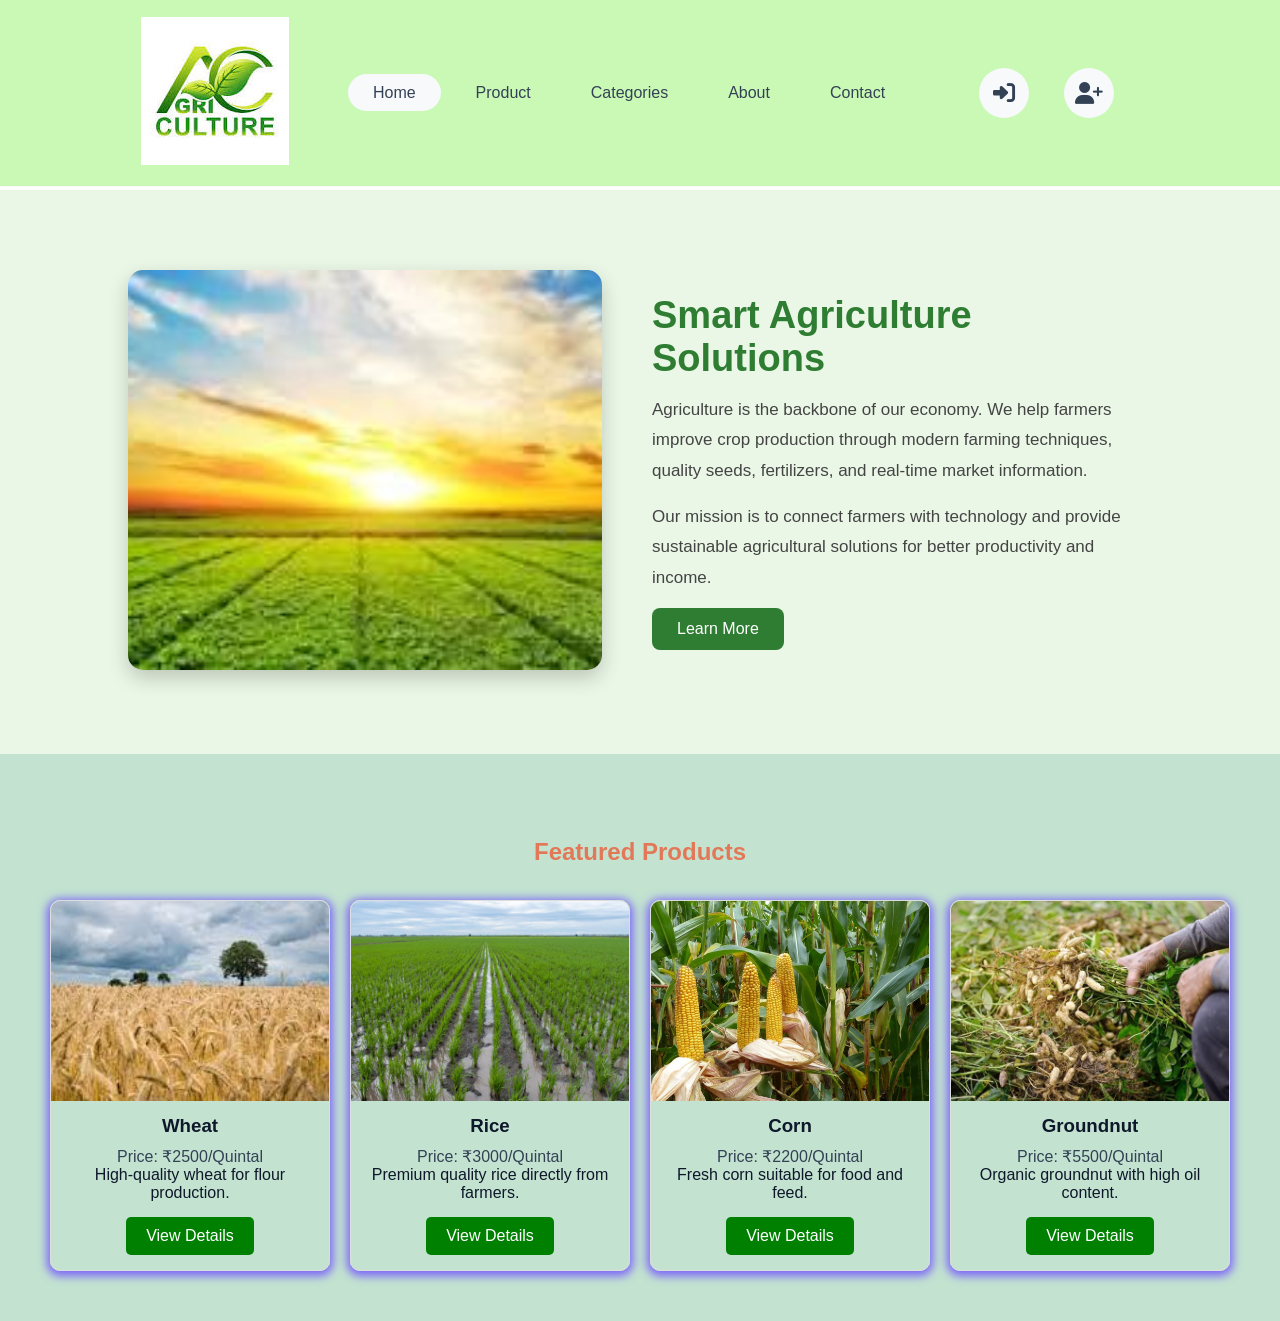
==== index.html @ 3ce12756 "Add files via upload" ====
<!DOCTYPE html>
<html lang="en">
<head>
    <meta charset="UTF-8">
    <meta name="viewport" content="width=device-width, initial-scale=1.0">
    <link rel="stylesheet" href="https://cdnjs.cloudflare.com/ajax/libs/font-awesome/6.7.2/css/all.min.css">
    <link rel="stylesheet" href="style.css">   
 <link rel="preconnect" href="https://fonts.googleapis.com">
    <link rel="preconnect" href="https://fonts.gstatic.com " crossorigin>
   
    <title>Agriculture</title>
</head>
<body>
    <!-- header section -->
     <header class="header">
       <a href="#" class="logo"><img src="logo.jfif" alt="logo"></a>

       <ul class="navbar">
        <li><a href="index.html" class="active" >Home</a></li>
        <li><a href="product.html" >Product</a></li>
        <li><a href="categories.html" >Categories</a></li>
        <li><a href="#">About</a></li>
        <li><a href="contact.html">Contact</a></li>
            </ul>
    
            <div class="icon">
         <a href="#"><i class="fa-solid fa-right-to-bracket"></i></a> 
        <a href="#"><i class="fa-solid fa-user-plus"></i></a> 
        </div>
     </header>
     <!-- Home Section -->
<section class="about">
    <div class="about-img" >
        <img id="aboutImage"src="home.jfif" alt="Agriculture">
    </div>

    <div class="about-content">
        <h2>Smart Agriculture Solutions</h2>
        <p>
            Agriculture is the backbone of our economy. We help farmers
            improve crop production through modern farming techniques,
            quality seeds, fertilizers, and real-time market information.
        </p>

        <p>
            Our mission is to connect farmers with technology and provide
            sustainable agricultural solutions for better productivity and income.
        </p>

        <a href="#" class="btn">Learn More</a>
    </div>
</section>
<section class="featured-products">
    <h2 id="ft">Featured Products</h2>

    <div class="products">

        <div class="product-card">
            <img src="wheat.jfif" alt="Wheat">
            <h3>Wheat</h3>
            <p class="prise">Price: ₹2500/Quintal</p>
            <p>High-quality wheat for flour production.</p>
            <a href="wheat.html">View Details</a>
        </div>

        <div class="product-card">
            <img src="rice.jfif" alt="Rice">
            <h3>Rice</h3>
            <p class="prise">Price: ₹3000/Quintal</p>
            <p>Premium quality rice directly from farmers.</p>
            <a href="rice.html">View Details</a>
        </div>

        <div class="product-card">
            <img src="corn.jfif" alt="Corn">
            <h3>Corn</h3>
            <p class="prise">Price: ₹2200/Quintal</p>
            <p>Fresh corn suitable for food and feed.</p>
            <a href="corn.html">View Details</a>
        </div>

        <div class="product-card">
            <img src="groundnut.jfif" alt="Groundnut">
            <h3>Groundnut</h3>
            <p class="prise">Price: ₹5500/Quintal</p>
            <p>Organic groundnut with high oil content.</p>
            <a href="groundnut.html">View Details</a>
        </div>

    </div>
      
</section>
    </body>
    <script src="script.js"></script>
</html>
---- style.css ----
*{
    padding: 0;
    margin: 0;
    box-sizing: border-box;
    font-family: 'Poppins',sans-serif;
    text-decoration: none;
    list-style: none;
}
:root{
    --bg-color:#ffffff;
    --text-color:#0f172a;
    --main-color:#6b7280;
    --other-color:#334155;
    --big-font:4.3rem;
    --h2-font:2.2rem;
    --p-font:1rem;

}
body{
    padding-top: 190px;

    color: var(--text-color);
    background:var(--bg-color);

}
header{
    position: fixed;
    right: 0;
    top: 0;
    width: 100%;
    z-index: 1000;
    display: flex;
    align-items: center;
    justify-content: space-between;
    background: #caf9b5;;
    padding: 17px 11%;
    border-bottom: 1px solid #f7f9fb;
    transition: all .45s ease;
}
.logo img{
    width:100%;
    height:auto;

}
.navbar{
    display: flex;
}
.navbar a{
    color: var(--other-color);
    font-size: var(--p-font);
    font-weight: 400;
    padding: 10px 25px;
    margin: 0 5px;
    background:transparent;
    border-radius: 30px;
    transition: all .45s ease;
}
.navbar a:hover{
    background:#f7f9fb ;
}
.navbar a.active{
 background:#f7f9fb ;
}
.icon{
    display: flex;
    align-items: center;
}
.icon i{
    height: 50px;
    width: 50px;
     background:#f7f9fb ;
     display: inline-flex;
     align-items: center;
     justify-content: center;
     border-radius: 50%;
     color  :var(--other-color);
     font-size: 22px;
     margin-right: 25px;
     margin-left: 10px;
     transition: all .45s ease;   
}
.icon i:hover{
    transform: scale(0.9);
}
.about{
    display: flex;
    align-items: center;
    justify-content: center;
    gap: 50px;
    padding: 80px 10%;
    background: #eaf7e6;
}

.about-img img{
    width: 500px;
    border-radius: 15px;
    box-shadow: 0 8px 20px rgba(0,0,0,0.2);
    transition: 0.4s;
     width: 100%;
    height: 400px;
    object-fit: cover;
    border-radius: 15px;
    transition: opacity 1s ease-in-out;
}

.about-img img:hover{
    transform: scale(1.05);
}

.about-content{
    max-width: 500px;
}

.about-content h2{
    font-size: 38px;
    color: #2e7d32;
    margin-bottom: 15px;
}

.about-content p{
    font-size: 17px;
    line-height: 1.8;
    color: #444;
    margin-bottom: 15px;
}

.btn{
    display: inline-block;
    padding: 12px 25px;
    background: #2e7d32;
    color: white;
    border-radius: 8px;
    text-decoration: none;
    transition: 0.3s;
}

.btn:hover{
    background: #1b5e20;
}
.featured-products{
    padding: 50px;
    text-align: center;
 background-color:rgb(195, 227, 208);
}
#ft{
    padding: 34px;
    color: #e27858;
}
.products{
    display: flex;
    gap: 20px;
    justify-content: center;
    flex-wrap: wrap;
    
}

.product-card{
    width: 280px;
    border: 1px solid #ddd;
    border-radius: 10px;
    overflow: hidden;
    box-shadow: 0px 2px 10px 3px rgb(122, 100, 248);
   }

.product-card img{
    width: 100%;
    height: 200px;
    object-fit: cover;
}

.product-card h3{
    margin: 10px 0;
}

.product-card p{
    padding: 0 15px;
}

.product-card a{
    display: inline-block;
    margin: 15px;
    padding: 10px 20px;
    background: green;
    color: white;
    text-decoration: none;
    border-radius: 5px;
}
.prise{
    display: inline;
    align-items: center;
    justify-content: space-between;
    color: #334155;
    border-radius: 5px;
    margin-top: 5px;
    margin-bottom: 10px;
}
.prise:hover{

    background-color: #ec5fbd;
    cursor: pointer;
    color: white;
    transition: all .45s ease;
    border: 2px solid rgb(145, 145, 97);
}
.categories{
    padding:80px 8%;
    background:#f8fff5;
}

.heading{
    text-align:center;
    margin-bottom:50px;
}

.heading h2{
    font-size:40px;
    color:#2e7d32;
}

.heading p{
    color:#666;
    margin-top:10px;
}

.category-container{
    display:grid;
    grid-template-columns:repeat(auto-fit,minmax(220px,1fr));
    gap:30px;
}

.category-card{
    background:#fff;
    border-radius:15px;
    overflow:hidden;
    box-shadow:0 5px 15px rgba(0,0,0,.1);
    transition:.4s;
    cursor:pointer;
}

.category-card:hover{
    transform:translateY(-10px);
    box-shadow:0 12px 25px rgba(0,0,0,.2);
}

.category-card img{
    width:100%;
    height:180px;
    object-fit:cover;
}

.category-card h3{
    text-align:center;
    padding:18px;
    color:#2e7d32;
    font-size:22px;
}
.contact{
    padding: 80px 10%;
    background: #e3e49b;
}
.contact-detail{
    padding: 10px;
}
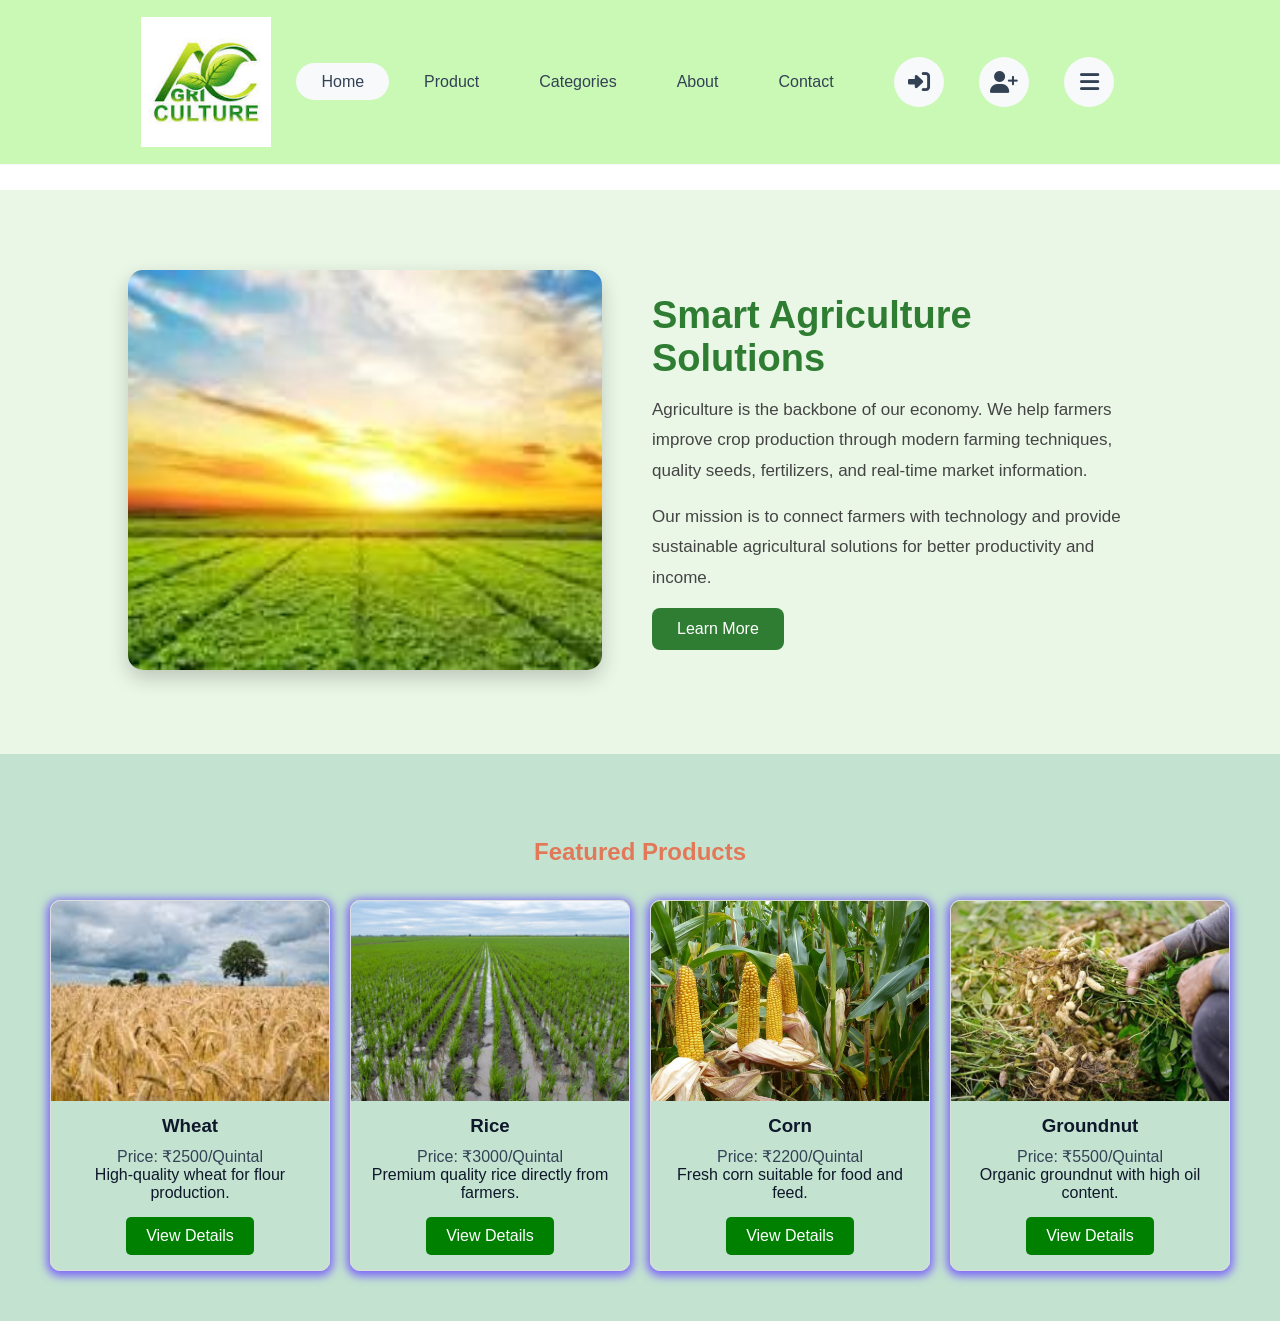
==== commit f40c5a07: "Fix HTML formatting and add menu icon" ====
--- a/index.html
+++ b/index.html
@@ -22,11 +22,12 @@
         <li><a href="#">About</a></li>
         <li><a href="contact.html">Contact</a></li>
             </ul>
-    
-            <div class="icon">
-         <a href="#"><i class="fa-solid fa-right-to-bracket"></i></a> 
-        <a href="#"><i class="fa-solid fa-user-plus"></i></a> 
-        </div>
+        <div class="icon">
+     <a href="#"><i class="fa-solid fa-right-to-bracket"></i></a> 
+     <a href="#"><i class="fa-solid fa-user-plus"></i></a> 
+     <i class="fa-solid fa-bars" id="menu-icon"></i>
+   </div>
+
      </header>
      <!-- Home Section -->
 <section class="about">
@@ -92,4 +93,4 @@
 </section>
     </body>
     <script src="script.js"></script>
-</html>+</html>
--- a/style.css
+++ b/style.css
@@ -37,10 +37,14 @@
     border-bottom: 1px solid #f7f9fb;
     transition: all .45s ease;
 }
+.logo{
+    width: 100px;
+    flex-shrink: 0;
+}
 .logo img{
-    width:100%;
-    height:auto;
-
+    width: 100%;
+    height: auto;
+    display: block;
 }
 .navbar{
     display: flex;
@@ -260,4 +264,241 @@
 }
 .contact-detail{
     padding: 10px;
-}+}
+@media (max-width: 992px){
+    header{
+        padding: 15px 5%;
+    }
+    .navbar{
+        display: none; /* replace with toggle menu via JS */
+    }
+    body{
+        padding-top: 120px;
+    }
+}
+
+@media (max-width: 768px){
+    .about{
+        flex-direction: column;
+        padding: 50px 5%;
+        text-align: center;
+    }
+    .about-img img{
+        height: 250px;
+    }
+    .about-content{
+        max-width: 100%;
+    }
+    .products{
+        gap: 15px;
+    }
+    .product-card{
+        width: 90%;
+        max-width: 320px;
+    }
+    .contact{
+        padding: 50px 5%;
+    }
+}
+
+@media (max-width: 480px){
+    :root{
+        --big-font: 2rem;
+        --h2-font: 1.4rem;
+    }
+    .navbar a{
+        padding: 8px 15px;
+        margin: 0 2px;
+    }
+    .icon i{
+        height: 40px;
+        width: 40px;
+        margin-right: 10px;
+    }
+}
+@media (max-width: 768px){
+    header{
+        padding: 12px 5%;
+        flex-wrap: wrap;
+    }
+    .logo{
+        width: 100px;
+    }
+    .navbar{
+        width: 100%;
+        justify-content: center;
+        flex-wrap: wrap;
+        margin-top: 10px;
+    }
+    .navbar a{
+        padding: 8px 12px;
+        margin: 3px;
+        font-size: 14px;
+    }
+    .icon i{
+        height: 38px;
+        width: 38px;
+        margin-right: 8px;
+        margin-left: 5px;
+        font-size: 18px;
+    }
+    body{
+        padding-top: 220px; /* header do lines mein aane se height badh gayi */
+    }
+}
+
+@media (max-width: 480px){
+    header{
+        padding: 10px 4%;
+    }
+    .logo{
+        width: 80px;
+    }
+    .navbar a{
+        padding: 6px 10px;
+        font-size: 13px;
+        margin: 2px;
+    }
+    body{
+        padding-top: 240px;
+    }
+}
+/* logo ka size fix */
+.logo{
+    width: 130px;
+}
+.logo img{
+    width: 100%;
+    height: auto;
+    display: block;
+}
+
+/* hamburger button - desktop pe hidden */
+.menu-toggle{
+    display: none;
+    font-size: 26px;
+    color: #334155;
+    cursor: pointer;
+}
+
+@media (max-width: 992px){
+    .menu-toggle{
+        display: block;
+    }
+
+    .navbar{
+        position: fixed;
+        top: 90px;          /* header ki height ke hisaab se adjust karo */
+        left: 0;
+        width: 100%;
+        background: #caf9b5;
+        flex-direction: column;
+        align-items: center;
+        max-height: 0;
+        overflow: hidden;
+        transition: max-height .4s ease;
+    }
+
+    .navbar.active{
+        max-height: 400px;   /* menu open hone par height */
+    }
+
+    .navbar a{
+        display: block;
+        width: 100%;
+        text-align: center;
+        margin: 5px 0;
+    }
+
+    header{
+        padding: 12px 5%;
+        flex-wrap: nowrap;
+    }
+
+    body{
+        padding-top: 100px;
+    }
+}
+
+@media (max-width: 480px){
+    .logo{
+        width: 100px;
+    }
+    .icon i{
+        height: 36px;
+        width: 36px;
+        font-size: 16px;
+        margin-right: 8px;
+        margin-left: 5px;
+    }
+}
+.menu-toggle{
+    display: none;
+    font-size: 26px;
+    color: #334155;
+    cursor: pointer;
+}
+
+header{
+    flex-wrap: nowrap;
+}
+
+@media (max-width: 992px){
+    .menu-toggle{
+        display: block;
+    }
+
+    .navbar{
+        position: fixed;
+        top: 90px;
+        left: 0;
+        width: 100%;
+        background: #caf9b5;
+        flex-direction: column;
+        align-items: center;
+        max-height: 0;
+        overflow: hidden;
+        transition: max-height .4s ease;
+        z-index: 999;
+    }
+
+    .navbar.active{
+        max-height: 400px;
+    }
+
+    .navbar li{
+        width: 100%;
+        text-align: center;
+    }
+
+    .navbar a{
+        display: block;
+        width: 100%;
+        margin: 5px 0;
+    }
+
+    header{
+        padding: 12px 5%;
+    }
+
+    .logo{
+        width: 80px;
+    }
+
+    body{
+        padding-top: 100px;
+    }
+}
+
+@media (max-width: 480px){
+    .logo{
+        width: 65px;
+    }
+    .icon i{
+        height: 36px;
+        width: 36px;
+        font-size: 16px;
+        margin-right: 6px;
+        margin-left: 4px;
+    }
+}
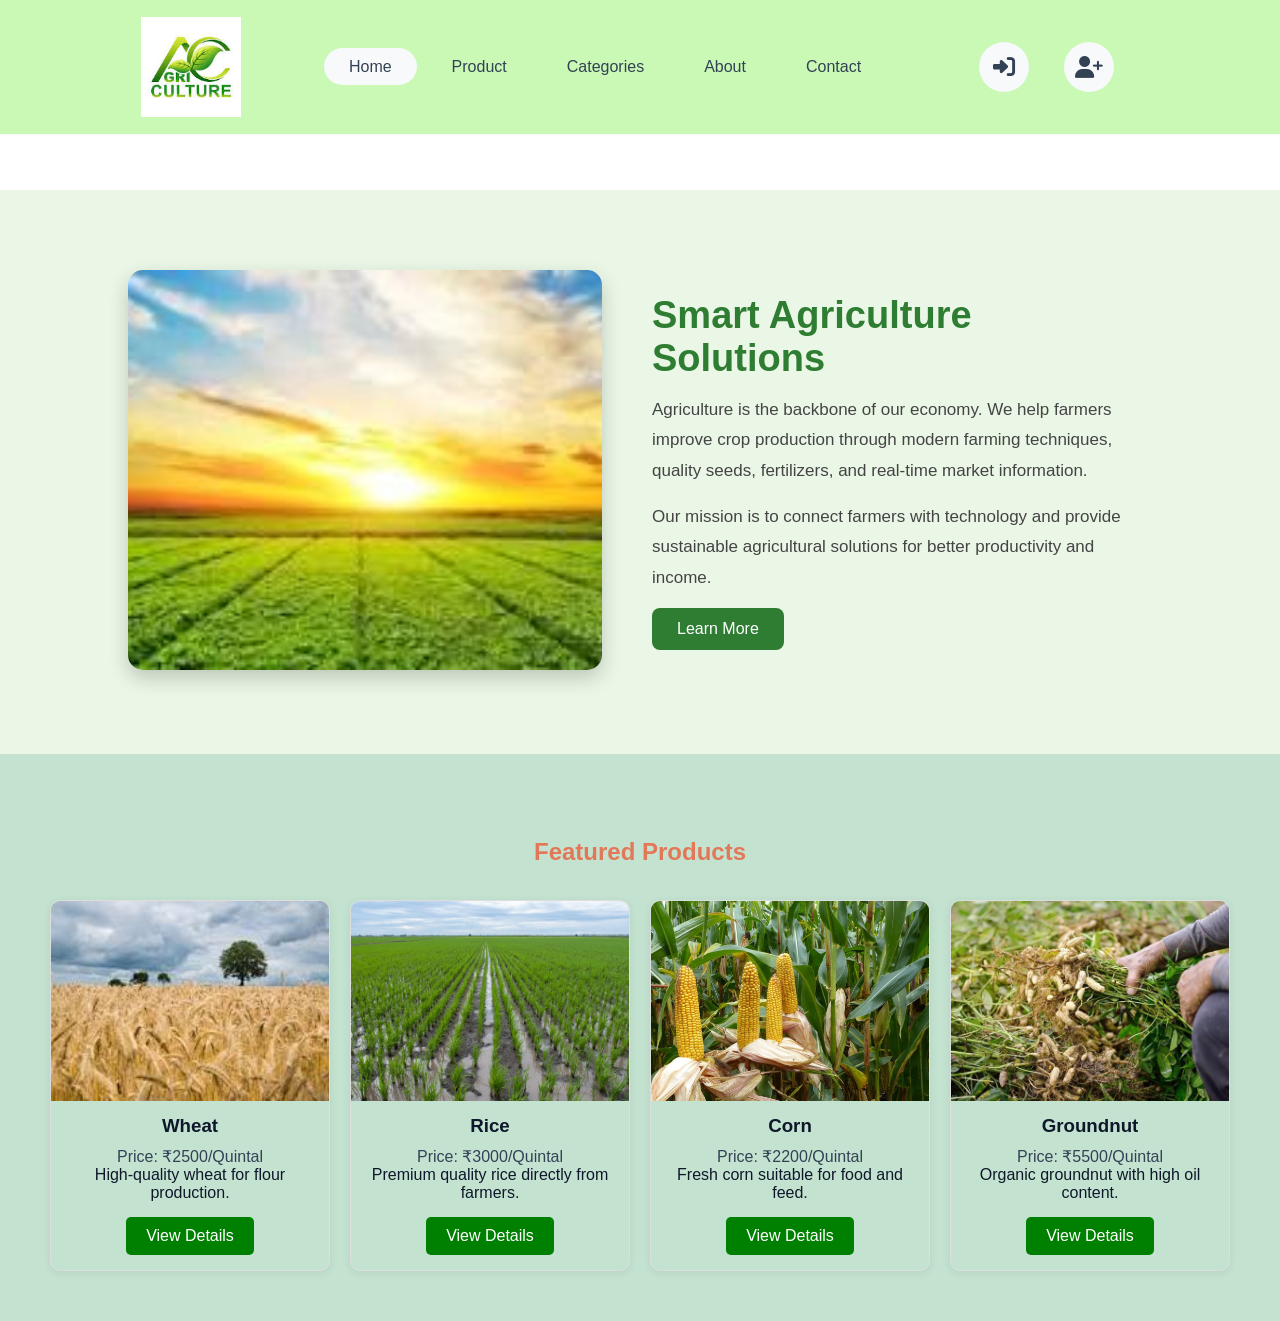
==== commit 1676cd31: "Fix HTML encoding issues in index.html" ====
--- a/index.html
+++ b/index.html
@@ -91,6 +91,7 @@
     </div>
       
 </section>
-    </body>
     <script src="script.js"></script>
+
+</body>
 </html>
--- a/style.css
+++ b/style.css
@@ -14,14 +14,11 @@
     --big-font:4.3rem;
     --h2-font:2.2rem;
     --p-font:1rem;
-
 }
 body{
     padding-top: 190px;
-
     color: var(--text-color);
     background:var(--bg-color);
-
 }
 header{
     position: fixed;
@@ -32,7 +29,7 @@
     display: flex;
     align-items: center;
     justify-content: space-between;
-    background: #caf9b5;;
+    background: #caf9b5;
     padding: 17px 11%;
     border-bottom: 1px solid #f7f9fb;
     transition: all .45s ease;
@@ -60,10 +57,10 @@
     transition: all .45s ease;
 }
 .navbar a:hover{
-    background:#f7f9fb ;
+    background:#f7f9fb;
 }
 .navbar a.active{
- background:#f7f9fb ;
+    background:#f7f9fb;
 }
 .icon{
     display: flex;
@@ -72,20 +69,36 @@
 .icon i{
     height: 50px;
     width: 50px;
-     background:#f7f9fb ;
-     display: inline-flex;
-     align-items: center;
-     justify-content: center;
-     border-radius: 50%;
-     color  :var(--other-color);
-     font-size: 22px;
-     margin-right: 25px;
-     margin-left: 10px;
-     transition: all .45s ease;   
+    background:#f7f9fb;
+    display: inline-flex;
+    align-items: center;
+    justify-content: center;
+    border-radius: 50%;
+    color: var(--other-color);
+    font-size: 22px;
+    margin-right: 25px;
+    margin-left: 10px;
+    transition: all .45s ease;
 }
 .icon i:hover{
     transform: scale(0.9);
 }
+
+/* Hamburger icon - hidden on desktop */
+#menu-icon{
+    font-size: 26px;
+    cursor: pointer;
+    display: none;
+    color: var(--other-color);
+    background: #f7f9fb;
+    height: 45px;
+    width: 45px;
+    border-radius: 50%;
+    align-items: center;
+    justify-content: center;
+    margin-left: 10px;
+}
+
 .about{
     display: flex;
     align-items: center;
@@ -96,15 +109,12 @@
 }
 
 .about-img img{
-    width: 500px;
-    border-radius: 15px;
-    box-shadow: 0 8px 20px rgba(0,0,0,0.2);
-    transition: 0.4s;
-     width: 100%;
+    width: 100%;
     height: 400px;
     object-fit: cover;
     border-radius: 15px;
-    transition: opacity 1s ease-in-out;
+    box-shadow: 0 8px 20px rgba(0,0,0,0.2);
+    transition: transform 0.4s ease, opacity 1s ease-in-out;
 }
 
 .about-img img:hover{
@@ -141,10 +151,11 @@
 .btn:hover{
     background: #1b5e20;
 }
+
 .featured-products{
     padding: 50px;
     text-align: center;
- background-color:rgb(195, 227, 208);
+    background-color: rgb(195, 227, 208);
 }
 #ft{
     padding: 34px;
@@ -155,7 +166,6 @@
     gap: 20px;
     justify-content: center;
     flex-wrap: wrap;
-    
 }
 
 .product-card{
@@ -163,8 +173,13 @@
     border: 1px solid #ddd;
     border-radius: 10px;
     overflow: hidden;
-    box-shadow: 0px 2px 10px 3px rgb(122, 100, 248);
-   }
+    box-shadow: 0 2px 8px rgba(0, 0, 0, 0.08);
+    transition: box-shadow 0.3s ease, transform 0.3s ease;
+}
+.product-card:hover{
+    box-shadow: 0 6px 16px rgba(236, 72, 153, 0.15);
+    transform: translateY(-4px);
+}
 
 .product-card img{
     width: 100%;
@@ -191,21 +206,12 @@
 }
 .prise{
     display: inline;
-    align-items: center;
-    justify-content: space-between;
     color: #334155;
     border-radius: 5px;
     margin-top: 5px;
     margin-bottom: 10px;
 }
-.prise:hover{
-
-    background-color: #ec5fbd;
-    cursor: pointer;
-    color: white;
-    transition: all .45s ease;
-    border: 2px solid rgb(145, 145, 97);
-}
+
 .categories{
     padding:80px 8%;
     background:#f8fff5;
@@ -265,13 +271,45 @@
 .contact-detail{
     padding: 10px;
 }
+
+/* ================= RESPONSIVE ================= */
+
 @media (max-width: 992px){
     header{
         padding: 15px 5%;
     }
+
+    #menu-icon{
+        display: flex;
+    }
+
     .navbar{
-        display: none; /* replace with toggle menu via JS */
-    }
+        position: absolute;
+        top: 100%;
+        right: 5%;
+        width: 220px;
+        background: #caf9b5;
+        flex-direction: column;
+        align-items: stretch;
+        gap: 5px;
+        padding: 10px;
+        border-radius: 15px;
+        box-shadow: 0 8px 20px rgba(0,0,0,0.15);
+        display: none;
+    }
+
+    .navbar.active{
+        display: flex;
+    }
+
+    .navbar a{
+        padding: 12px 20px;
+        margin: 2px 0;
+        width: 100%;
+        text-align: center;
+        border-radius: 30px;
+    }
+
     body{
         padding-top: 120px;
     }
@@ -289,6 +327,9 @@
     .about-content{
         max-width: 100%;
     }
+    .about-content h2{
+        font-size: 28px;
+    }
     .products{
         gap: 15px;
     }
@@ -296,8 +337,18 @@
         width: 90%;
         max-width: 320px;
     }
+    .category-container{
+        grid-template-columns: repeat(auto-fit, minmax(160px, 1fr));
+        gap: 15px;
+    }
     .contact{
         padding: 50px 5%;
+    }
+    .icon i{
+        height: 40px;
+        width: 40px;
+        margin-right: 8px;
+        font-size: 18px;
     }
 }
 
@@ -306,199 +357,37 @@
         --big-font: 2rem;
         --h2-font: 1.4rem;
     }
-    .navbar a{
-        padding: 8px 15px;
-        margin: 0 2px;
-    }
-    .icon i{
-        height: 40px;
-        width: 40px;
-        margin-right: 10px;
-    }
-}
-@media (max-width: 768px){
-    header{
-        padding: 12px 5%;
-        flex-wrap: wrap;
-    }
     .logo{
-        width: 100px;
-    }
-    .navbar{
+        width: 70px;
+    }
+    .about-content h2{
+        font-size: 22px;
+    }
+    .about-content p{
+        font-size: 14px;
+    }
+    .product-card{
         width: 100%;
-        justify-content: center;
-        flex-wrap: wrap;
-        margin-top: 10px;
-    }
-    .navbar a{
-        padding: 8px 12px;
-        margin: 3px;
-        font-size: 14px;
-    }
-    .icon i{
-        height: 38px;
-        width: 38px;
-        margin-right: 8px;
-        margin-left: 5px;
-        font-size: 18px;
-    }
-    body{
-        padding-top: 220px; /* header do lines mein aane se height badh gayi */
-    }
-}
-
-@media (max-width: 480px){
-    header{
-        padding: 10px 4%;
-    }
-    .logo{
-        width: 80px;
-    }
-    .navbar a{
-        padding: 6px 10px;
-        font-size: 13px;
-        margin: 2px;
-    }
-    body{
-        padding-top: 240px;
-    }
-}
-/* logo ka size fix */
-.logo{
-    width: 130px;
-}
-.logo img{
-    width: 100%;
-    height: auto;
-    display: block;
-}
-
-/* hamburger button - desktop pe hidden */
-.menu-toggle{
-    display: none;
-    font-size: 26px;
-    color: #334155;
-    cursor: pointer;
-}
-
-@media (max-width: 992px){
-    .menu-toggle{
-        display: block;
-    }
-
-    .navbar{
-        position: fixed;
-        top: 90px;          /* header ki height ke hisaab se adjust karo */
-        left: 0;
-        width: 100%;
-        background: #caf9b5;
-        flex-direction: column;
-        align-items: center;
-        max-height: 0;
-        overflow: hidden;
-        transition: max-height .4s ease;
-    }
-
-    .navbar.active{
-        max-height: 400px;   /* menu open hone par height */
-    }
-
-    .navbar a{
-        display: block;
-        width: 100%;
-        text-align: center;
-        margin: 5px 0;
-    }
-
-    header{
-        padding: 12px 5%;
-        flex-wrap: nowrap;
-    }
-
-    body{
-        padding-top: 100px;
-    }
-}
-
-@media (max-width: 480px){
-    .logo{
-        width: 100px;
-    }
-    .icon i{
-        height: 36px;
-        width: 36px;
-        font-size: 16px;
-        margin-right: 8px;
-        margin-left: 5px;
-    }
-}
-.menu-toggle{
-    display: none;
-    font-size: 26px;
-    color: #334155;
-    cursor: pointer;
-}
-
-header{
-    flex-wrap: nowrap;
-}
-
-@media (max-width: 992px){
-    .menu-toggle{
-        display: block;
-    }
-
-    .navbar{
-        position: fixed;
-        top: 90px;
-        left: 0;
-        width: 100%;
-        background: #caf9b5;
-        flex-direction: column;
-        align-items: center;
-        max-height: 0;
-        overflow: hidden;
-        transition: max-height .4s ease;
-        z-index: 999;
-    }
-
-    .navbar.active{
-        max-height: 400px;
-    }
-
-    .navbar li{
-        width: 100%;
-        text-align: center;
-    }
-
-    .navbar a{
-        display: block;
-        width: 100%;
-        margin: 5px 0;
-    }
-
-    header{
-        padding: 12px 5%;
-    }
-
-    .logo{
-        width: 80px;
-    }
-
-    body{
-        padding-top: 100px;
-    }
-}
-
-@media (max-width: 480px){
-    .logo{
-        width: 65px;
+    }
+    .featured-products{
+        padding: 30px 15px;
+    }
+    #ft{
+        padding: 20px;
+        font-size: 24px;
+    }
+    .heading h2{
+        font-size: 26px;
     }
     .icon i{
         height: 36px;
         width: 36px;
         font-size: 16px;
         margin-right: 6px;
-        margin-left: 4px;
-    }
-}
+    }
+    #menu-icon{
+        height: 38px;
+        width: 38px;
+        font-size: 20px;
+    }
+}
